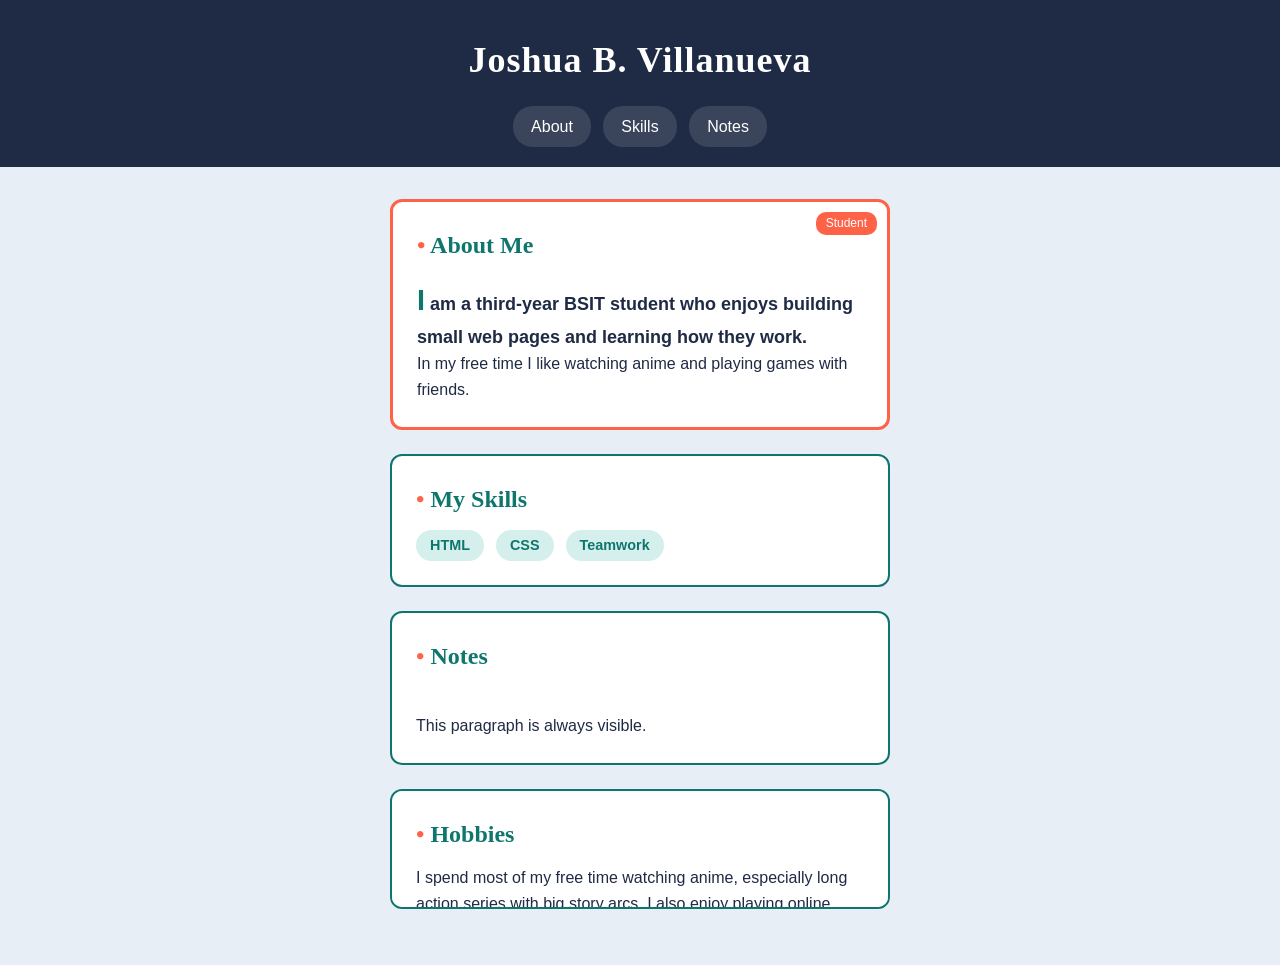
==== index.html @ c4f13adb "Add files via upload" ====
﻿<!DOCTYPE html>
<html lang="en">
<head>
 <meta charset="UTF-8">
 <title>My Profile Card</title>
 <link rel="stylesheet" href="styles.css">
</head>
<body>
 <header>
 <h1>Joshua B. Villanueva</h1>
 <nav>
 <a href="#about">About</a>
 <a href="#skills">Skills</a>
 <a href="#notes">Notes</a>
 </nav>
 </header>
 <main>
 <div class="card" id="about">
 <h2>About Me</h2>
 <p class="intro">I am a third-year BSIT student who enjoys building small web pages and learning how they work.</p>
 <p>In my free time I like watching anime and playing games with friends.</p>
 </div>
 <div class="card" id="skills">
 <h2>My Skills</h2>
 <ul class="skills-list">
 <li>HTML</li>
 <li>CSS</li>
 <li>Teamwork</li>
 </ul>
 </div>
 <div class="card" id="notes">
 <h2>Notes</h2>
 <p class="hide-none">Must disappear and leave no gap.</p>
 <p class="hide-visibility">Invisible, but must keep its space.</p>
 <p>This paragraph is always visible.</p>
 </div>
 <div class="card scroll-box">
 <h2>Hobbies</h2>
 <p>I spend most of my free time watching anime, especially long action series
 with big story arcs. I also enjoy playing online games with my classmates,
 where we practice teamwork and strategy together. When I want something
 quieter, I listen to music while sketching ideas for web page layouts.
 Lately I
---- styles.css ----
﻿/* ==========================================================
   SECTION 1: RESET
   Universal selector + box-sizing (Part B and Part C)
   ========================================================== */
* {
  margin: 0;
  padding: 0;
  box-sizing: border-box;
}

/* ==========================================================
   SECTION 2: BASE / TYPOGRAPHY
   Type selectors, grouping selector, colors, and units
   ========================================================== */
body {
  font-family: Arial, Helvetica, sans-serif;
  font-size: 1rem;                       /* rem unit */
  line-height: 1.6;
  color: #1f2a44;                        /* color as hex */
  background-color: #e8eef5;             /* hex */
  padding-bottom: 2rem;
}

/* Grouping selector: h1 and h2 share these declarations */
h1, h2 {
  font-family: Georgia, "Times New Roman", serif;
  font-weight: bold;
}

h1 {
  font-size: 2.25rem;
  letter-spacing: 1px;
}

h2 {
  font-size: 1.5rem;
  color: #0f766e;
  margin-bottom: 0.75rem;
}

/* Pseudo-element: small marker before every h2 */
h2::before {
  content: "\2022  ";
  color: tomato;                         /* color as a name */
}

/* --- Cascade demo (Part A) ---
   Both rules below target the same paragraphs inside a card.
   The SECOND rule (.card p) wins and the text becomes dark blue.
   Why: ".card p" has higher specificity (1 class + 1 type = 0,1,1)
   than "p" (1 type = 0,0,1). Specificity beats source order, so it
   wins even though the "p" rule is written first. */
p {
  color: gray;
  font-size: 1rem;
}

.card p {
  color: #1f2a44;
}

/* ==========================================================
   SECTION 3: LAYOUT (header, main, footer)
   ========================================================== */
header {
  background-color: #1f2a44;
  color: white;
  text-align: center;
  padding: 2rem 1rem 1.25rem;
  margin-bottom: 2rem;
}

footer {
  text-align: center;
  margin-top: 2rem;
  font-size: 0.9em;                      /* em unit */
}

footer p {
  color: rgba(31, 42, 68, 0.7);          /* color as rgba() */
}

/* ==========================================================
   SECTION 4: COMPONENTS
   Nav, cards, skill tags, scroll box
   ========================================================== */

/* --- Navigation (Part D: inline-block links) --- */
nav {
  margin-top: 1rem;
}

nav a {
  display: inline-block;
  padding: 8px 18px;
  margin: 0 4px;
  background-color: rgba(255, 255, 255, 0.12);
  color: white;
  text-decoration: none;
  border-radius: 20px;
}

/* Pseudo-class: hover effect on nav links */
nav a:hover {
  background-color: tomato;
  color: #1f2a44;
}

/* --- Card (Part C) ---
   TOTAL RENDERED WIDTH of one .card (border-box):
   width 500px already includes padding and border, so
   total = 500px. (content area = 500 - 2*24 padding - 2*2 border = 448px)
   Box-sizing: border-box is set in the reset above. */
.card {
  width: 500px;
  max-width: 100%;                       /* % unit: shrinks on small screens */
  padding: 24px;
  border: 2px solid #0f766e;             /* width, style, color in one line */
  border-radius: 12px;
  background-color: white;
  margin: 0 auto 24px;                   /* centered; 24px margin-bottom */
}

/* Class selector: intro paragraph */
.intro {
  font-size: 1.125rem;
  font-weight: bold;
  text-align: left;
}

/* Pseudo-element: enlarge the first letter of the intro */
.intro::first-letter {
  font-size: 1.6em;
  color: #0f766e;
}

/* ID selector + positioning: #about stands out and holds the badge */
#about {
  position: relative;
  border-color: tomato;
  border-width: 3px;
}

/* Badge in the top-right corner of #about.
   Absolute positioning is measured from #about (position: relative). */
#about::after {
  content: "Student";
  position: absolute;
  top: 10px;
  right: 10px;
  background-color: tomato;
  color: white;
  font-size: 0.75rem;
  padding: 2px 10px;
  border-radius: 10px;
}

/* --- Skills (Part D: flex container) --- */
.skills-list {
  display: flex;
  justify-content: flex-start;
  gap: 12px;
  list-style: none;
}

/* Child selector: only li directly inside .skills-list */
.skills-list > li {
  background-color: #d5f0ec;
  color: #0f766e;
  padding: 4px 14px;
  border-radius: 999px;
  font-size: 0.9rem;
  font-weight: bold;
}

/* --- Display and visibility (Part D) --- */
.hide-none {
  display: none;
}

.hide-visibility {
  visibility: hidden;
}

/* DIFFERENCE between the two hidden paragraphs:
   .hide-none uses display: none, so the paragraph is removed from the
   layout and leaves NO gap; the paragraphs around it move up.
   .hide-visibility uses visibility: hidden, so the paragraph cannot be
   seen but still takes up its space, leaving an empty gap between
   the card's heading and the last paragraph. */

/* --- Scroll box (Part D) --- */
.scroll-box {
  height: 120px;
  overflow: auto;                        /* scrollbar appears when content is longer */
}

/* ==========================================================
   REFLECTION ANSWERS
   ==========================================================
   1. The ".card p" rule won over the "p" rule because it is more
      specific: a class plus a type selector outweighs a single type
      selector. Order only decides when specificity is equal; here
      the more specific rule wins no matter where it is written.

   2. With content-box, width: 500px applies only to the content.
      Total = 500 (content) + 24 + 24 (padding) + 2 + 2 (border)
            = 552px.
      (The #about card has a 3px border, so it would be 554px.)

   3. I would use visibility: hidden when the layout should not shift
      after the element is hidden, for example a message or icon that
      appears and disappears, so the other elements stay in place.
      display: none is better when the element should be gone and
      the space should close up.
   ========================================================== */
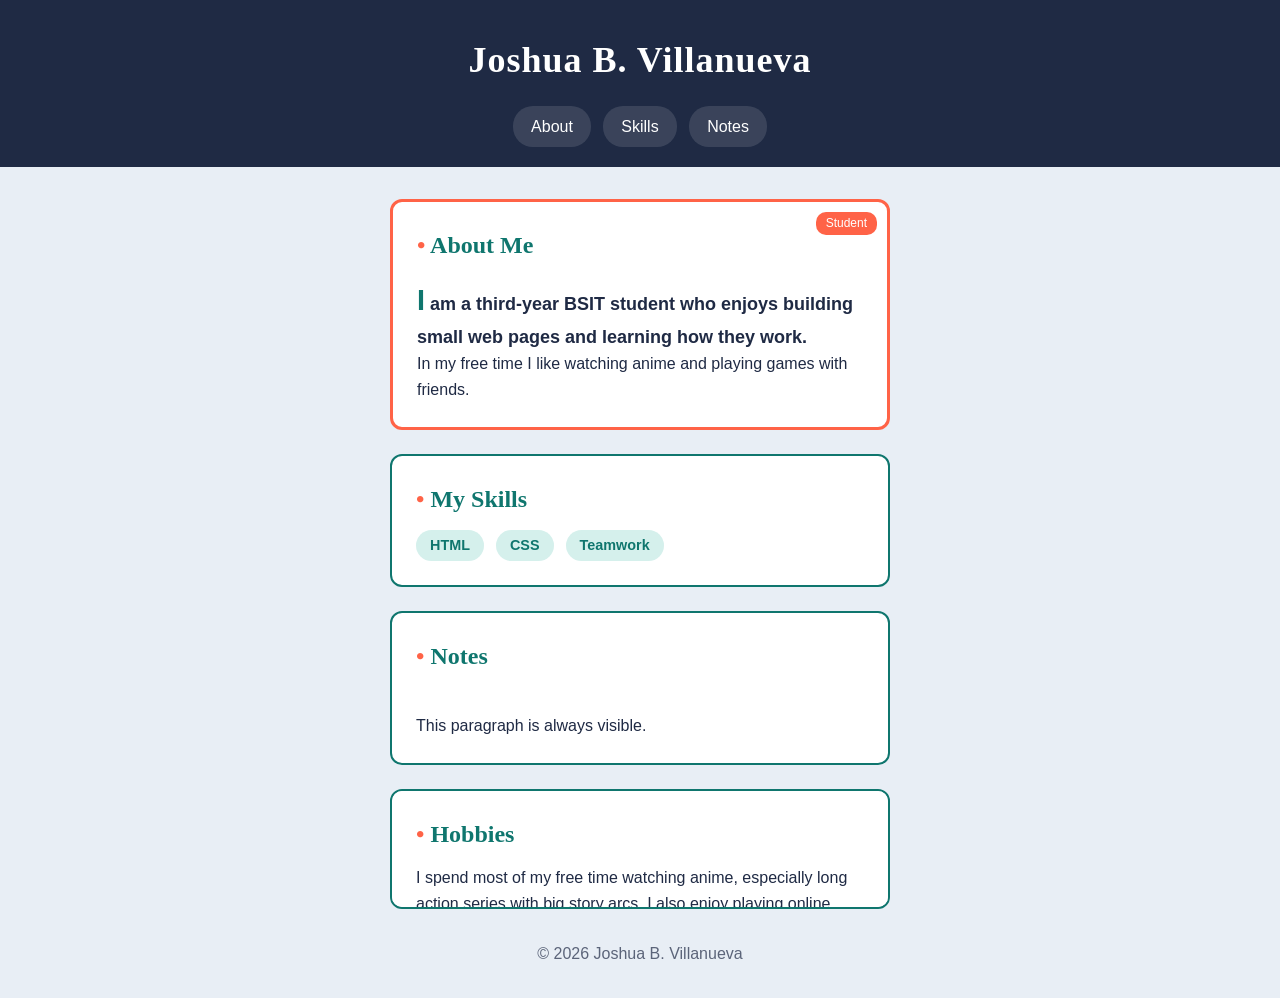
==== commit ced35e65: "Fix HTML formatting and update content" ====
--- a/index.html
+++ b/index.html
@@ -1,4 +1,4 @@
-﻿<!DOCTYPE html>
+<!DOCTYPE html>
 <html lang="en">
 <head>
  <meta charset="UTF-8">
@@ -40,4 +40,14 @@
  with big story arcs. I also enjoy playing online games with my classmates,
  where we practice teamwork and strategy together. When I want something
  quieter, I listen to music while sketching ideas for web page layouts.
- Lately I+ Lately I have been experimenting with CSS in small practice projects, trying
+ different colors, fonts, and spacing to see what looks best. On weekends I
+ like exploring new places around the city and trying different food with my
+ family and friends.</p>
+ </div>
+ </main>
+ <footer>
+ <p>&copy; 2026 Joshua B. Villanueva</p>
+ </footer>
+</body>
+</html>
